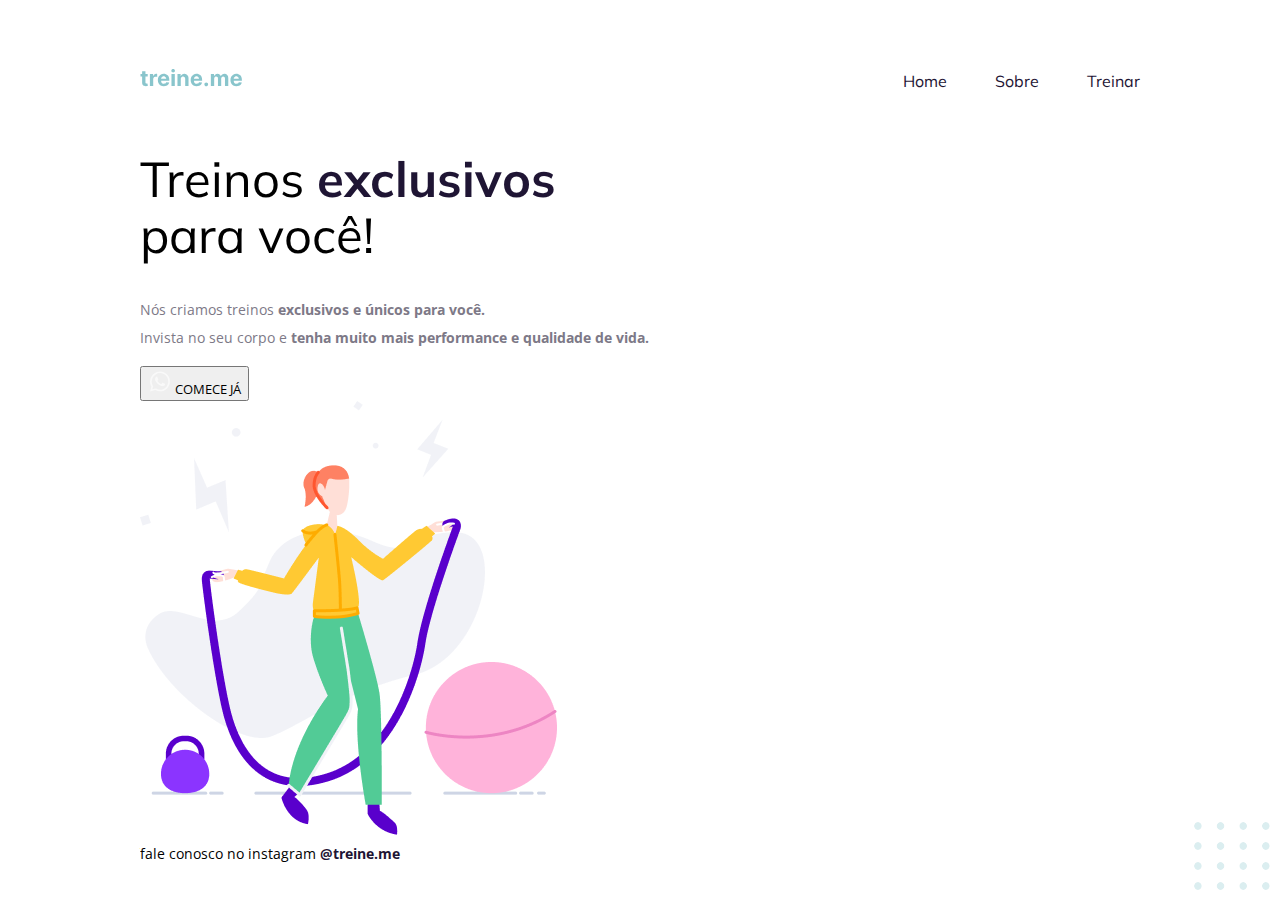
==== projeto2/index.html @ 20afbb49 "Adicionando arquivos" ====
<!DOCTYPE html>
<html lang="pt-BR">

<head>
    <link rel="preconnect" href="https://fonts.googleapis.com">
    <link rel="preconnect" href="https://fonts.gstatic.com" crossorigin>

    <meta charset="UTF-8">
    <meta http-equiv="X-UA-Compatible" content="IE=edge">
    <meta name="viewport" content="width=device-width, initial-scale=1.0">

    <title>Treine me</title>

    <link href="https://fonts.googleapis.com/css2?family=Mulish:wght@400;700&family=Open+Sans:wght@400;700&display=swap"
        rel="stylesheet">

    <link rel="stylesheet" href="/projeto2/assets/css/style.css">
</head>

<body>

    <div class="page">
        <nav>
            <a id="logo" href="#">
                <img src="/projeto2/assets/img/logo.svg" alt="Treine.me">
            </a>

            <ul>
                <li><a href="#">Home</a></li>
                <li><a href="#">Sobre</a></li>
                <li><a href="#">Treinar</a></li>
            </ul>
        </nav>

        <main>
            <section>
                <h1>Treinos <span>exclusivos</span> para você!</h1>

                <p>Nós criamos treinos <strong>exclusivos e únicos para você.</strong> <br>
                    Invista no seu corpo e <strong>tenha muito mais performance e qualidade de vida.</strong> </p>

                <button>
                    <img src="/projeto2/assets/img/whats.svg" alt="ícone do whatsapp">
                    Comece já
                </button>
            </section>

            <img src="/projeto2/assets/img/corda.png" alt="Desenho de uma mulher pulando corda">
        </main>

        <footer>
            fale conosco no instagram <a href="https://instagram.com/treine.me" target="_blank">@treine.me</a>
        </footer>

    </div>

    <img id="balls" src="/projeto2/assets/img/balls.svg" alt="Bolinhas decorativas no canto inferior da página">

</body>

</html>
---- projeto2/assets/css/style.css ----
body {
    margin: 0;

    font-family: 'Open Sans', sans-serif;
}

.page {
    width: 1000px;
    margin: 65px auto 0;
}

nav {
    display: flex;
    justify-content: space-between;
    align-items: center;
    margin-bottom: 55px;
}

ul {
    list-style: none;
    display: flex;
    gap: 48px;
    margin: 0;
    padding: 0;
}


a {
    text-decoration: none;
    color: #1F1534
}


ul li a:hover {
    font-weight: bold;
}


#balls {
    position: fixed;
    bottom: 0;
    right: 0;
}

h1, ul {
    font-family: 'Mulish', sans-serif;
}

h1 {
    font-size: 49px;
    line-height:  56px;
    color: #000;
    font-weight: normal;

    width: 490px;
}

h1 span {
    color: #1F1534;
    font-weight: bold;
}

p {
    font-size: 14px;
    line-height: 28px;
    color: #7D7987
}

button {
    text-transform: uppercase;

    font-family: 'Open Sans', sans-serif;
}

footer {
    font-size: 14px;
    line-height: 28px;
}

footer a {
    font-weight: bold;
}
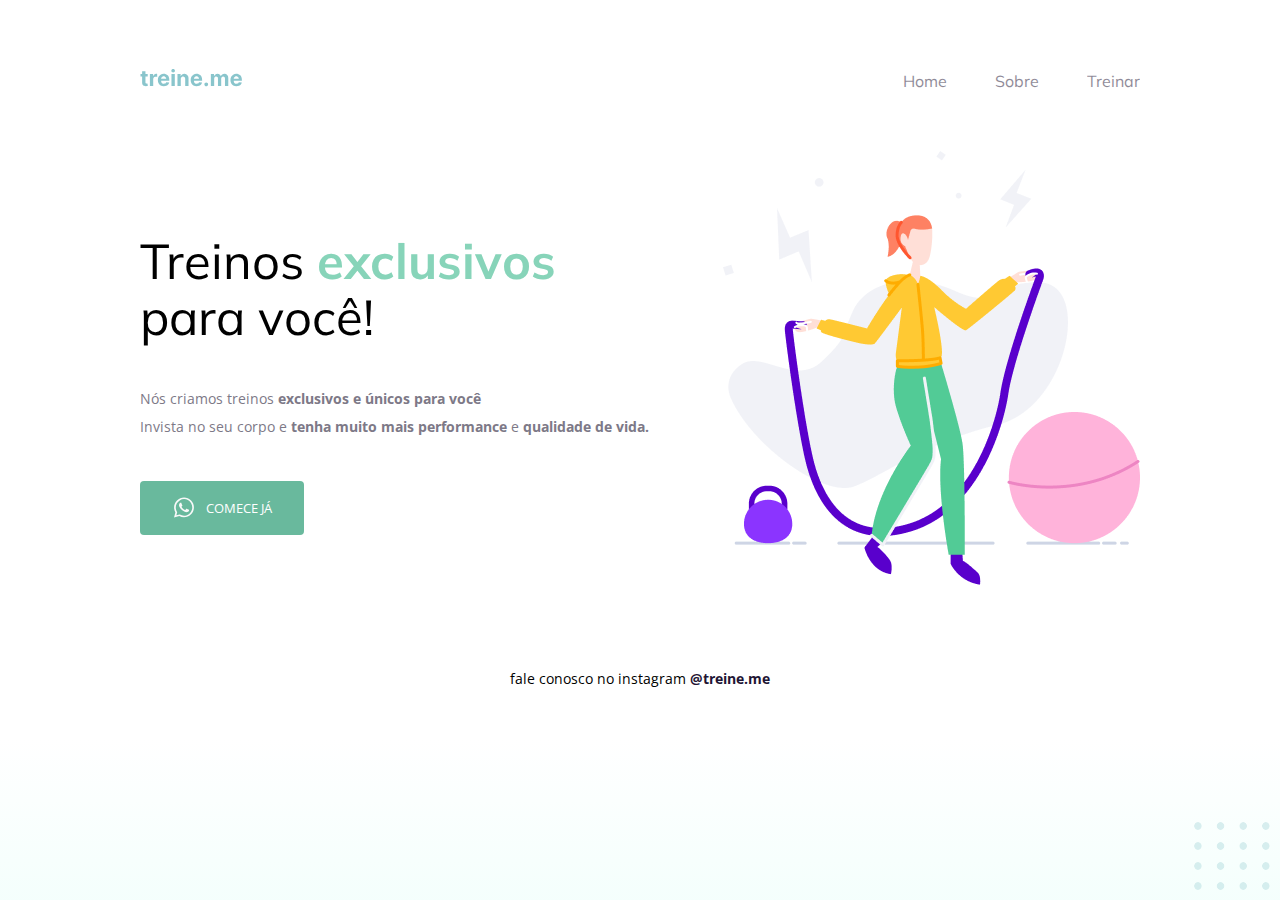
==== commit bf08d398: "finalizando projeto 2" ====
--- a/projeto2/index.html
+++ b/projeto2/index.html
@@ -36,8 +36,9 @@
             <section>
                 <h1>Treinos <span>exclusivos</span> para você!</h1>
 
-                <p>Nós criamos treinos <strong>exclusivos e únicos para você.</strong> <br>
-                    Invista no seu corpo e <strong>tenha muito mais performance e qualidade de vida.</strong> </p>
+                <p>Nós criamos treinos <strong>exclusivos e únicos para você</strong> <br>
+                    Invista no seu corpo e <strong>tenha muito mais performance</strong>
+                    e <strong>qualidade de vida.</strong> </p>
 
                 <button>
                     <img src="/projeto2/assets/img/whats.svg" alt="ícone do whatsapp">
@@ -52,10 +53,12 @@
             fale conosco no instagram <a href="https://instagram.com/treine.me" target="_blank">@treine.me</a>
         </footer>
 
+
     </div>
 
     <img id="balls" src="/projeto2/assets/img/balls.svg" alt="Bolinhas decorativas no canto inferior da página">
 
+
 </body>
 
 </html>--- a/projeto2/assets/css/style.css
+++ b/projeto2/assets/css/style.css
@@ -2,11 +2,16 @@
     margin: 0;
 
     font-family: 'Open Sans', sans-serif;
+
+    background: linear-gradient(180deg, rgba(227, 255, 248, 0) 82.08%, rgba(227, 255, 248, 0.38) 100%);
+
+    min-height: 100vh;
 }
 
 .page {
     width: 1000px;
-    margin: 65px auto 0;
+    margin: 0 auto;
+    padding-top: 65px;
 }
 
 nav {
@@ -30,9 +35,13 @@
     color: #1F1534
 }
 
+ul li a {
+    opacity: 0.5;
+}
 
 ul li a:hover {
     font-weight: bold;
+    opacity: 1;
 }
 
 
@@ -40,6 +49,12 @@
     position: fixed;
     bottom: 0;
     right: 0;
+}
+
+main {
+    display: flex;
+    align-items: center;
+    justify-content: space-between;
 }
 
 h1, ul {
@@ -56,27 +71,56 @@
 }
 
 h1 span {
-    color: #1F1534;
+    color: #87d4b9;
     font-weight: bold;
 }
 
-p {
+section p {
     font-size: 14px;
     line-height: 28px;
-    color: #7D7987
+    color: #7D7987;
+
+    margin: 40px 0;
 }
 
 button {
+    color: white;
     text-transform: uppercase;
+    font-family: 'Open Sans', sans-serif;
 
-    font-family: 'Open Sans', sans-serif;
+    background: #69B99D;
+    border: none;
+    padding: 14px 32px 15px;
+
+    display: flex;
+    align-items: center;
+    justify-content: center;
+    
+    gap: 10px;
+
+    border-radius: 4px;
+    cursor: pointer;
+}
+
+button:hover {
+    background: #54a186;
 }
 
 footer {
     font-size: 14px;
     line-height: 28px;
+
+    text-align: center;
+    margin-top: 80px;
 }
 
 footer a {
     font-weight: bold;
+}
+
+
+#balls {
+    position: fixed;
+    bottom: 0;
+    right: 0;
 }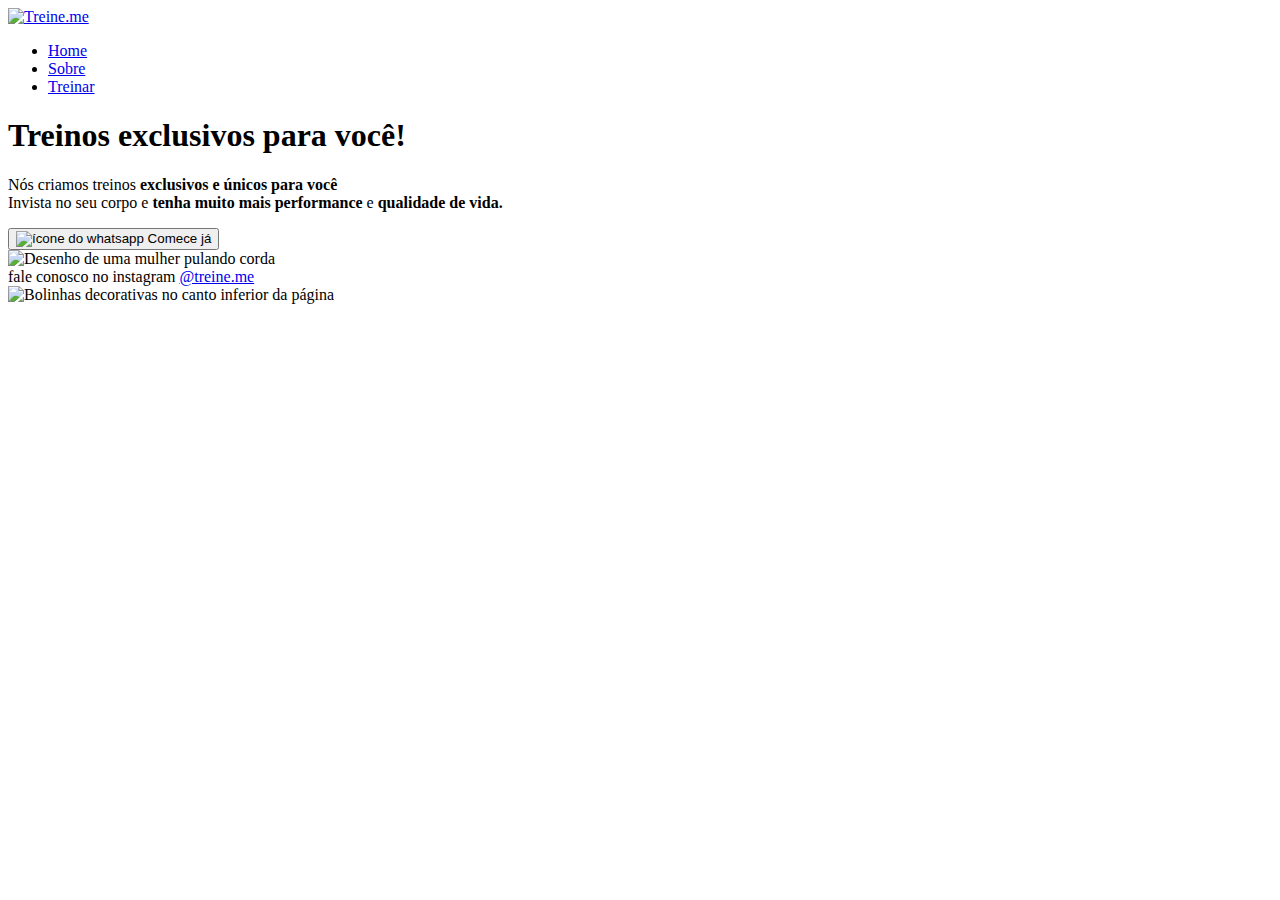
==== commit 0cde4666: "desafio recriando layout" ====
--- a/projeto2/index.html
+++ b/projeto2/index.html
@@ -14,7 +14,7 @@
     <link href="https://fonts.googleapis.com/css2?family=Mulish:wght@400;700&family=Open+Sans:wght@400;700&display=swap"
         rel="stylesheet">
 
-    <link rel="stylesheet" href="/projeto2/assets/css/style.css">
+    <link rel="stylesheet" href="/assets/css/style.css">
 </head>
 
 <body>
@@ -22,7 +22,7 @@
     <div class="page">
         <nav>
             <a id="logo" href="#">
-                <img src="/projeto2/assets/img/logo.svg" alt="Treine.me">
+                <img src="/assets/img/logo.svg" alt="Treine.me">
             </a>
 
             <ul>
@@ -41,12 +41,12 @@
                     e <strong>qualidade de vida.</strong> </p>
 
                 <button>
-                    <img src="/projeto2/assets/img/whats.svg" alt="ícone do whatsapp">
+                    <img src="/assets/img/whats.svg" alt="ícone do whatsapp">
                     Comece já
                 </button>
             </section>
 
-            <img src="/projeto2/assets/img/corda.png" alt="Desenho de uma mulher pulando corda">
+            <img src="/assets/img/corda.png" alt="Desenho de uma mulher pulando corda">
         </main>
 
         <footer>
@@ -56,7 +56,7 @@
 
     </div>
 
-    <img id="balls" src="/projeto2/assets/img/balls.svg" alt="Bolinhas decorativas no canto inferior da página">
+    <img id="balls" src="/assets/img/balls.svg" alt="Bolinhas decorativas no canto inferior da página">
 
 
 </body>
